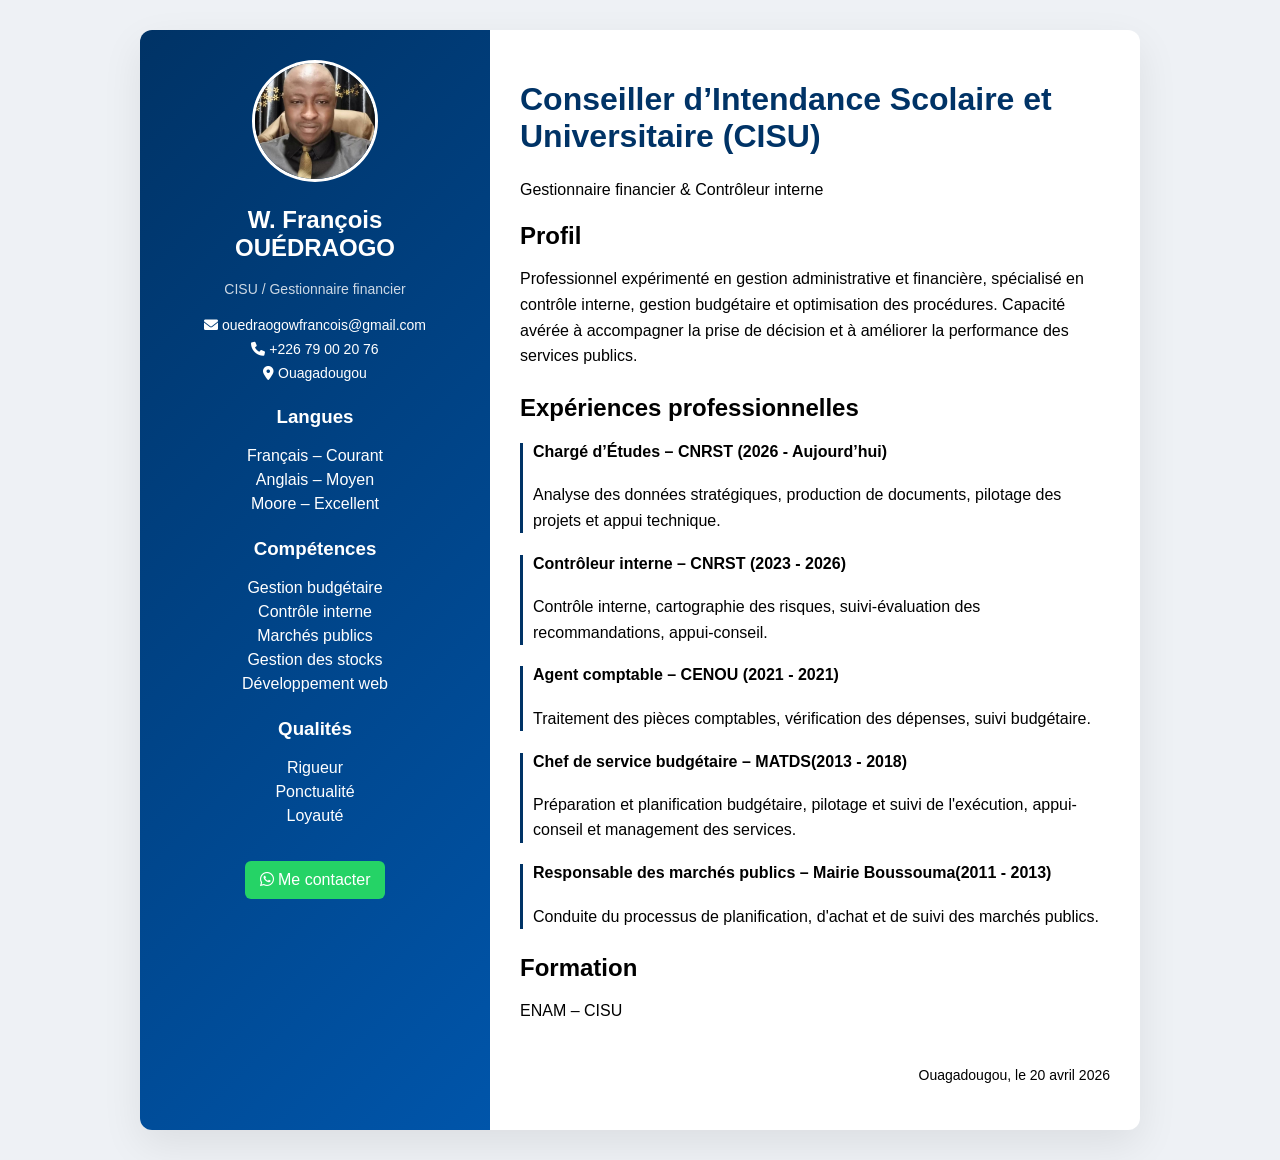
==== cv_ouédraogo.html @ 067e1b9e "Add files via upload" ====
<!DOCTYPE html>
<html lang="fr">
<head>
  <meta charset="UTF-8">
  <meta name="viewport" content="width=device-width, initial-scale=1.0"/>
  <title>CV François Ouédraogo</title>
  <link rel="stylesheet" href="style.css">

  <!-- Icônes -->
  <link rel="stylesheet" href="https://cdnjs.cloudflare.com/ajax/libs/font-awesome/6.0.0/css/all.min.css">
</head>

<body>
   
<div class="container">

  <!-- GAUCHE -->
  <div class="left">
    <div class="photo">
      <img src="moi.jpg" alt="Photo">
    </div>

    <h2>W. François OUÉDRAOGO</h2>
    <p class="job">CISU / Gestionnaire financier</p>

    <div class="info">
      <p><i class="fas fa-envelope"></i> ouedraogowfrancois@gmail.com</p>
      <p><i class="fas fa-phone"></i> +226 79 00 20 76</p>
      <p><i class="fas fa-map-marker-alt"></i> Ouagadougou</p>
    </div>

    <h3>Langues</h3>
    <ul>
      <li>Français – Courant</li>
      <li>Anglais – Moyen</li>
      <li>Moore – Excellent</li>
    </ul>

    <h3>Compétences</h3>
    <ul>
      <li>Gestion budgétaire</li>
      <li>Contrôle interne</li>
      <li>Marchés publics</li>
      <li>Gestion des stocks</li>
      <li>Développement web</li>
    </ul>

    <h3>Qualités</h3>
    <ul>
      <li>Rigueur</li>
      <li>Ponctualité</li>
      <li>Loyauté</li>
    </ul>

    <a class="btn" href="https://wa.me/22679002076" target="_blank">
      <i class="fab fa-whatsapp"></i> Me contacter
    </a>
  </div>

  <!-- DROITE -->
  <div class="right">

    <h1>Conseiller d’Intendance Scolaire et Universitaire (CISU)</h1>
<p class="subtitle">Gestionnaire financier & Contrôleur interne</p>

    <div class="section">
      <h2>Profil</h2>
      <p>
        Professionnel expérimenté en gestion administrative et financière, 
        spécialisé en contrôle interne, gestion budgétaire et optimisation des procédures. 
        Capacité avérée à accompagner la prise de décision et à améliorer la performance des services publics.
        </p>
    </div>

    <div class="section">
      <h2>Expériences professionnelles</h2>

      <div class="job-block">
        <h4>Chargé d’Études – CNRST (2026 - Aujourd’hui)</h4>
        <p>Analyse des données stratégiques, production de documents, pilotage des projets  et appui technique.</p>
      </div>

      <div class="job-block">
        <h4>Contrôleur interne – CNRST (2023 - 2026)</h4>
        <p>Contrôle interne, cartographie des risques, suivi-évaluation des recommandations, appui-conseil.</p> 
      </div>

      <div class="job-block">
        <h4>Agent comptable – CENOU (2021 - 2021)</h4>
        <p>Traitement des pièces comptables, vérification des dépenses, suivi budgétaire.</p>
      </div>

      <div class="job-block">
        <h4>Chef de service budgétaire – MATDS(2013 - 2018)</h4>
        <p>Préparation et planification budgétaire, pilotage et suivi de l'exécution, appui-conseil et management des services.</p>
      </div>

      <div class="job-block">
        <h4>Responsable des marchés publics – Mairie Boussouma(2011 - 2013)</h4>
        <p>Conduite du processus de planification, d'achat et de suivi des marchés publics.</p>
      </div>

    </div>

    <div class="section">
      <h2>Formation</h2>
      <p>ENAM – CISU </p>
    </div>

    <p class="date">Ouagadougou, le 20 avril 2026</p>

  </div>

</div>

</body>
</html>
---- style.css ----
body {
    font-family: 'Segoe UI', sans-serif;
    margin: 0;
    background: #f4f6f9;
  }
  
  .container {
    max-width: 1000px;
    margin: 30px auto;
    display: grid;
    grid-template-columns: 35% 65%;
    box-shadow: 0 10px 30px rgba(0,0,0,0.1);
    border-radius: 12px;
    overflow: hidden;
  }
  
  /* GAUCHE */
  .left {
    background: linear-gradient(135deg, #003366, #0055aa);
    color: white;
    padding: 30px;
    text-align: center;
  }
  
  .photo img {
    width: 120px;
    border-radius: 50%;
    border: 3px solid white;
  }
  
  .job {
    font-size: 14px;
    margin-bottom: 20px;
    opacity: 0.8;
  }
  
  .info p {
    font-size: 14px;
    margin: 8px 0;
  }
  
  h3 {
    margin-top: 25px;
  }
  
  ul {
    list-style: none;
    padding: 0;
  }
  
  ul li {
    margin: 6px 0;
  }
  
  /* bouton */
  .btn {
    display: inline-block;
    margin-top: 20px;
    padding: 10px 15px;
    background: #25D366;
    color: white;
    border-radius: 6px;
    text-decoration: none;
  }
  
  /* DROITE */
  .right {
    padding: 30px;
  }
  
  .right h1 {
    color: #003366;
  }
  
  .section {
    margin-bottom: 25px;
  }
  
  .job-block {
    margin-bottom: 15px;
    padding-left: 10px;
    border-left: 3px solid #003366;
  }
  
  .date {
    text-align: right;
    margin-top: 40px;
    font-size: 14px;
  }
  
  /* MOBILE */
  @media (max-width: 768px) {
    .container {
      grid-template-columns: 1fr;
    }
  }
  body {
    background: #eef1f5;
  }
  .container {
    background: white;
    border-radius: 12px;
    box-shadow: 0 15px 40px rgba(0,0,0,0.08);
  }
  .right p {
    line-height: 1.6;
  }
  
  .right h2 {
    margin-bottom: 10px;
  }
  .job-block {
    margin-bottom: 20px;
  }
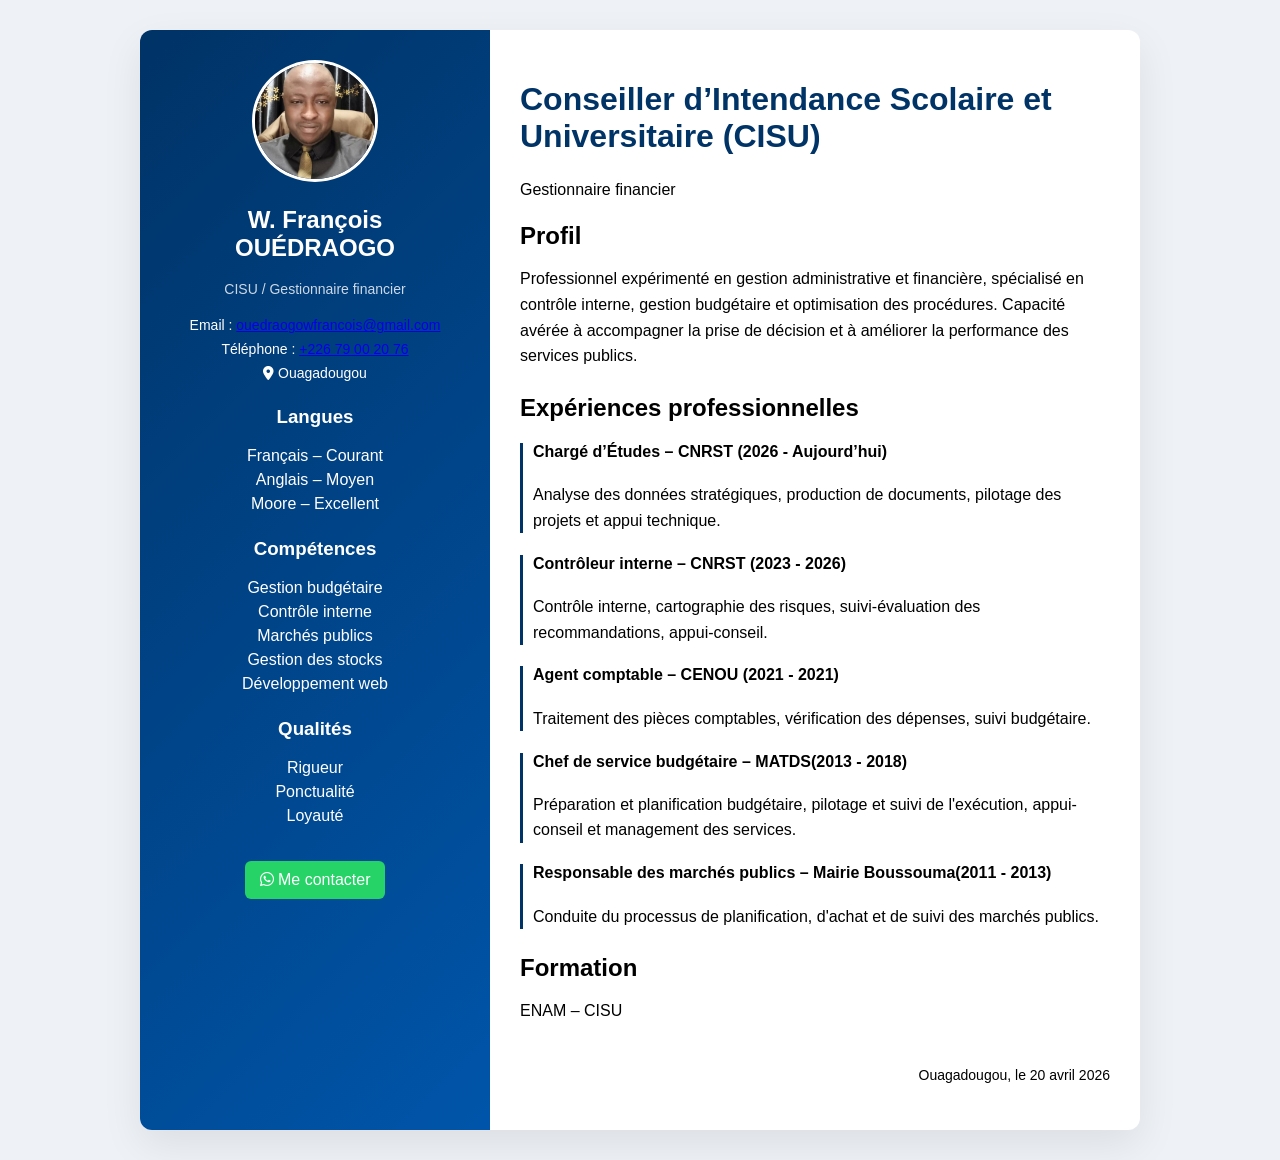
==== commit 450e5e1c: "Add files via upload" ====
--- a/cv_ouédraogo.html
+++ b/cv_ouédraogo.html
@@ -24,8 +24,8 @@
     <p class="job">CISU / Gestionnaire financier</p>
 
     <div class="info">
-      <p><i class="fas fa-envelope"></i> ouedraogowfrancois@gmail.com</p>
-      <p><i class="fas fa-phone"></i> +226 79 00 20 76</p>
+      <p>Email : <a href="mailto:ouedraogowfrancois@gmail.com">ouedraogowfrancois@gmail.com</a></p>
+      <p>Téléphone : <a href="tel:+22679002076">+226 79 00 20 76</a></p>
       <p><i class="fas fa-map-marker-alt"></i> Ouagadougou</p>
     </div>
 
@@ -61,7 +61,7 @@
   <div class="right">
 
     <h1>Conseiller d’Intendance Scolaire et Universitaire (CISU)</h1>
-<p class="subtitle">Gestionnaire financier & Contrôleur interne</p>
+<p class="subtitle">Gestionnaire financier</p>
 
     <div class="section">
       <h2>Profil</h2>
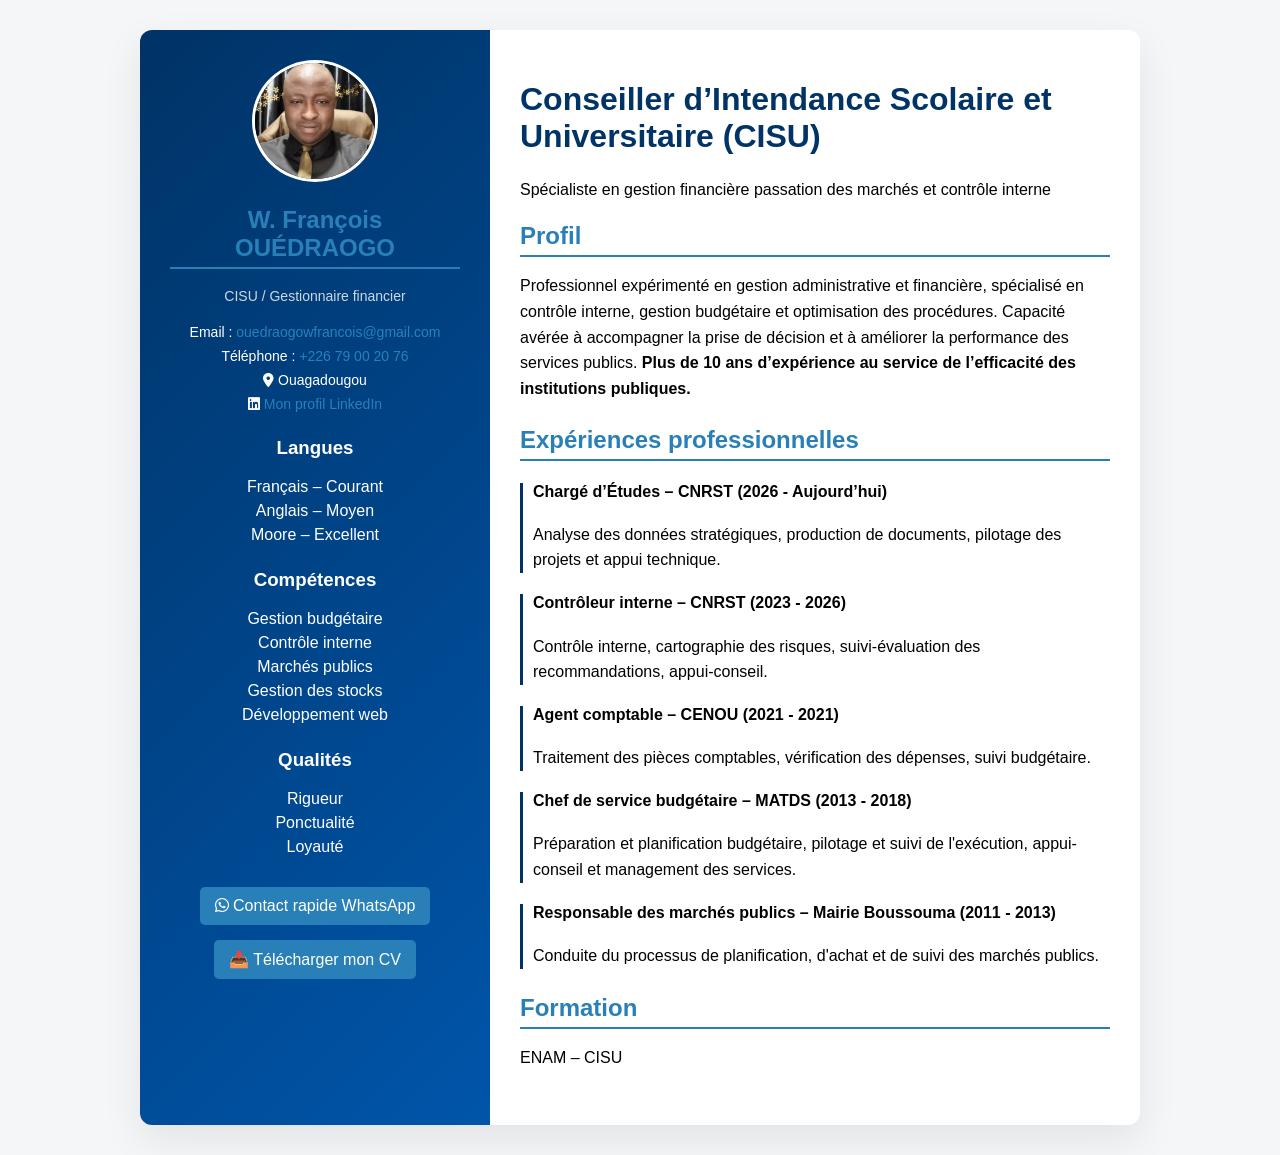
==== commit abf6c4cc: "Add files via upload" ====
--- a/cv_ouédraogo.html
+++ b/cv_ouédraogo.html
@@ -27,6 +27,10 @@
       <p>Email : <a href="mailto:ouedraogowfrancois@gmail.com">ouedraogowfrancois@gmail.com</a></p>
       <p>Téléphone : <a href="tel:+22679002076">+226 79 00 20 76</a></p>
       <p><i class="fas fa-map-marker-alt"></i> Ouagadougou</p>
+      <p>
+        <i class="fab fa-linkedin"></i> 
+        <a href="https://linkedin.com/in/tonprofil" target="_blank">Mon profil LinkedIn</a>
+      </p>
     </div>
 
     <h3>Langues</h3>
@@ -53,7 +57,10 @@
     </ul>
 
     <a class="btn" href="https://wa.me/22679002076" target="_blank">
-      <i class="fab fa-whatsapp"></i> Me contacter
+      <i class="fab fa-whatsapp"></i> Contact rapide WhatsApp
+    </a>
+    <a class="btn" href="cv_francois.pdf" download>
+      📥 Télécharger mon CV
     </a>
   </div>
 
@@ -61,7 +68,7 @@
   <div class="right">
 
     <h1>Conseiller d’Intendance Scolaire et Universitaire (CISU)</h1>
-<p class="subtitle">Gestionnaire financier</p>
+<p class="subtitle">Spécialiste en gestion financière passation des marchés et contrôle interne</p>
 
     <div class="section">
       <h2>Profil</h2>
@@ -69,6 +76,7 @@
         Professionnel expérimenté en gestion administrative et financière, 
         spécialisé en contrôle interne, gestion budgétaire et optimisation des procédures. 
         Capacité avérée à accompagner la prise de décision et à améliorer la performance des services publics.
+        <strong>Plus de 10 ans d’expérience au service de l’efficacité des institutions publiques.</strong>
         </p>
     </div>
 
@@ -91,12 +99,12 @@
       </div>
 
       <div class="job-block">
-        <h4>Chef de service budgétaire – MATDS(2013 - 2018)</h4>
+        <h4>Chef de service budgétaire – MATDS (2013 - 2018)</h4>
         <p>Préparation et planification budgétaire, pilotage et suivi de l'exécution, appui-conseil et management des services.</p>
       </div>
 
       <div class="job-block">
-        <h4>Responsable des marchés publics – Mairie Boussouma(2011 - 2013)</h4>
+        <h4>Responsable des marchés publics – Mairie Boussouma (2011 - 2013)</h4>
         <p>Conduite du processus de planification, d'achat et de suivi des marchés publics.</p>
       </div>
 
@@ -107,7 +115,7 @@
       <p>ENAM – CISU </p>
     </div>
 
-    <p class="date">Ouagadougou, le 20 avril 2026</p>
+  
 
   </div>
 
--- a/style.css
+++ b/style.css
@@ -111,4 +111,51 @@
   }
   .job-block {
     margin-bottom: 20px;
-  }+  }
+  body {
+    font-family: Arial, sans-serif;
+    background-color: #f4f6f8;
+    margin: 0;
+    padding: 0;
+}
+
+.cv-container {
+    max-width: 800px;
+    margin: 40px auto;
+    background: white;
+    padding: 30px;
+    border-radius: 10px;
+    box-shadow: 0 0 15px rgba(0,0,0,0.1);
+}
+
+h1 {
+    color: #2c3e50;
+}
+
+h2 {
+    color: #2980b9;
+    border-bottom: 2px solid #2980b9;
+    padding-bottom: 5px;
+}
+
+a {
+    color: #2980b9;
+    text-decoration: none;
+}
+
+a:hover {
+    text-decoration: underline;
+}
+.btn {
+  display: inline-block;
+  margin-top: 15px;
+  padding: 10px 15px;
+  background-color: #2980b9;
+  color: white;
+  border-radius: 5px;
+  text-decoration: none;
+}
+
+.btn:hover {
+  background-color: #1f6391;
+}
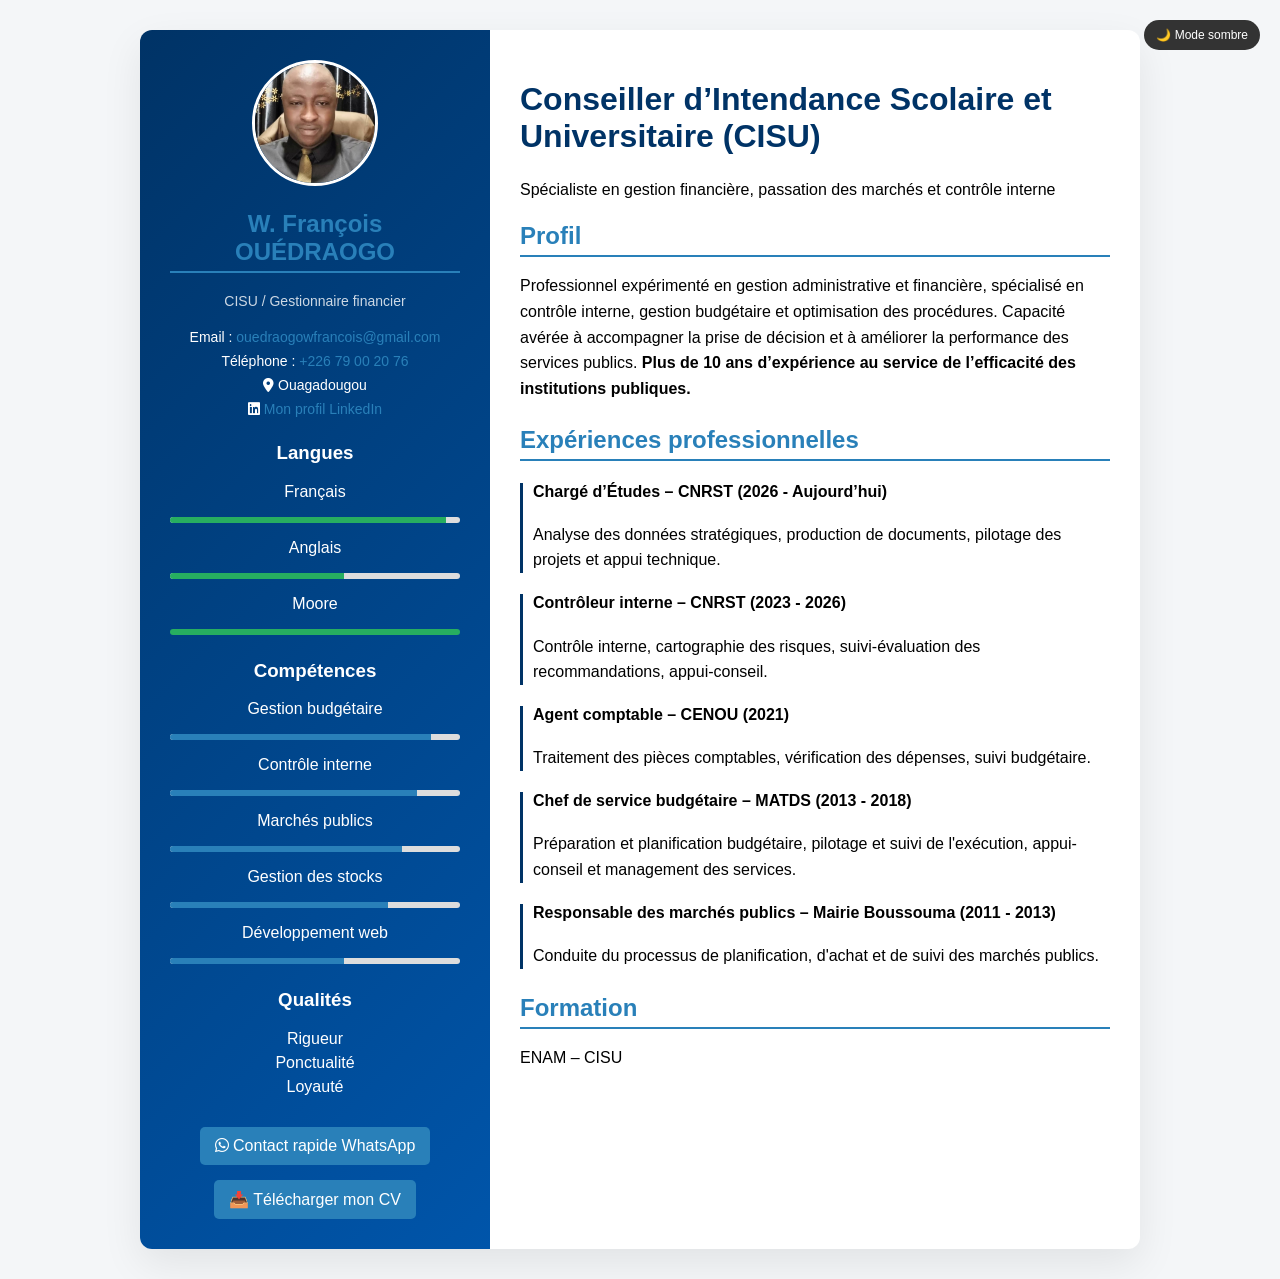
==== commit f5e4ec5e: "Add files via upload" ====
--- a/cv_ouédraogo.html
+++ b/cv_ouédraogo.html
@@ -10,116 +10,150 @@
   <link rel="stylesheet" href="https://cdnjs.cloudflare.com/ajax/libs/font-awesome/6.0.0/css/all.min.css">
 </head>
 
-<body>
-   
-<div class="container">
+<script>
+  const toggle = document.getElementById("darkModeToggle");
+  
+  toggle.addEventListener("click", () => {
+      document.body.classList.toggle("dark");
+  
+      if (document.body.classList.contains("dark")) {
+          toggle.textContent = "☀️ Mode clair";
+      } else {
+          toggle.textContent = "🌙 Mode sombre";
+      }
+  });
+  </script>
+  <body>
 
-  <!-- GAUCHE -->
-  <div class="left">
-    <div class="photo">
-      <img src="moi.jpg" alt="Photo">
-    </div>
+  <div class="container">
+  
+    <!-- GAUCHE -->
+    <div class="left">
+      <div class="photo">
+        <img src="moi.jpg" alt="Photo">
+      </div>
+  
+      <h2>W. François OUÉDRAOGO</h2>
+      <p class="job">CISU / Gestionnaire financier</p>
+  
+      <div class="info">
+        <p>Email : <a href="mailto:ouedraogowfrancois@gmail.com">ouedraogowfrancois@gmail.com</a></p>
+        <p>Téléphone : <a href="tel:+22679002076">+226 79 00 20 76</a></p>
+        <p><i class="fas fa-map-marker-alt"></i> Ouagadougou</p>
+        <p><i class="fab fa-linkedin"></i> <a href="https://linkedin.com/in/tonprofil" target="_blank">Mon profil LinkedIn</a></p>
+      </div>
+  
+      <h3>Langues</h3>
 
-    <h2>W. François OUÉDRAOGO</h2>
-    <p class="job">CISU / Gestionnaire financier</p>
-
-    <div class="info">
-      <p>Email : <a href="mailto:ouedraogowfrancois@gmail.com">ouedraogowfrancois@gmail.com</a></p>
-      <p>Téléphone : <a href="tel:+22679002076">+226 79 00 20 76</a></p>
-      <p><i class="fas fa-map-marker-alt"></i> Ouagadougou</p>
-      <p>
-        <i class="fab fa-linkedin"></i> 
-        <a href="https://linkedin.com/in/tonprofil" target="_blank">Mon profil LinkedIn</a>
-      </p>
-    </div>
-
-    <h3>Langues</h3>
-    <ul>
-      <li>Français – Courant</li>
-      <li>Anglais – Moyen</li>
-      <li>Moore – Excellent</li>
-    </ul>
-
-    <h3>Compétences</h3>
-    <ul>
-      <li>Gestion budgétaire</li>
-      <li>Contrôle interne</li>
-      <li>Marchés publics</li>
-      <li>Gestion des stocks</li>
-      <li>Développement web</li>
-    </ul>
-
-    <h3>Qualités</h3>
-    <ul>
-      <li>Rigueur</li>
-      <li>Ponctualité</li>
-      <li>Loyauté</li>
-    </ul>
-
-    <a class="btn" href="https://wa.me/22679002076" target="_blank">
-      <i class="fab fa-whatsapp"></i> Contact rapide WhatsApp
-    </a>
-    <a class="btn" href="cv_francois.pdf" download>
-      📥 Télécharger mon CV
-    </a>
-  </div>
-
-  <!-- DROITE -->
-  <div class="right">
-
-    <h1>Conseiller d’Intendance Scolaire et Universitaire (CISU)</h1>
-<p class="subtitle">Spécialiste en gestion financière passation des marchés et contrôle interne</p>
-
-    <div class="section">
-      <h2>Profil</h2>
-      <p>
-        Professionnel expérimenté en gestion administrative et financière, 
-        spécialisé en contrôle interne, gestion budgétaire et optimisation des procédures. 
-        Capacité avérée à accompagner la prise de décision et à améliorer la performance des services publics.
-        <strong>Plus de 10 ans d’expérience au service de l’efficacité des institutions publiques.</strong>
-        </p>
-    </div>
-
-    <div class="section">
-      <h2>Expériences professionnelles</h2>
-
-      <div class="job-block">
-        <h4>Chargé d’Études – CNRST (2026 - Aujourd’hui)</h4>
-        <p>Analyse des données stratégiques, production de documents, pilotage des projets  et appui technique.</p>
-      </div>
-
-      <div class="job-block">
-        <h4>Contrôleur interne – CNRST (2023 - 2026)</h4>
-        <p>Contrôle interne, cartographie des risques, suivi-évaluation des recommandations, appui-conseil.</p> 
-      </div>
-
-      <div class="job-block">
-        <h4>Agent comptable – CENOU (2021 - 2021)</h4>
-        <p>Traitement des pièces comptables, vérification des dépenses, suivi budgétaire.</p>
-      </div>
-
-      <div class="job-block">
-        <h4>Chef de service budgétaire – MATDS (2013 - 2018)</h4>
-        <p>Préparation et planification budgétaire, pilotage et suivi de l'exécution, appui-conseil et management des services.</p>
-      </div>
-
-      <div class="job-block">
-        <h4>Responsable des marchés publics – Mairie Boussouma (2011 - 2013)</h4>
-        <p>Conduite du processus de planification, d'achat et de suivi des marchés publics.</p>
-      </div>
-
-    </div>
-
-    <div class="section">
-      <h2>Formation</h2>
-      <p>ENAM – CISU </p>
-    </div>
-
-  
-
-  </div>
-
+<div class="skill">
+  <p>Français</p>
+  <div class="bar"><div class="level lang1"></div></div>
 </div>
 
-</body>
-</html>+<div class="skill">
+  <p>Anglais</p>
+  <div class="bar"><div class="level lang2"></div></div>
+</div>
+
+<div class="skill">
+  <p>Moore</p>
+  <div class="bar"><div class="level lang3"></div></div>
+</div>
+  
+      <h3>Compétences</h3>
+
+      <div class="skill">
+        <p>Gestion budgétaire</p>
+        <div class="bar"><div class="level level1"></div></div>
+      </div>
+      
+      <div class="skill">
+        <p>Contrôle interne</p>
+        <div class="bar"><div class="level level2"></div></div>
+      </div>
+      
+      <div class="skill">
+        <p>Marchés publics</p>
+        <div class="bar"><div class="level level3"></div></div>
+      </div>
+      
+      <div class="skill">
+        <p>Gestion des stocks</p>
+        <div class="bar"><div class="level level4"></div></div>
+      </div>
+      
+      <div class="skill">
+        <p>Développement web</p>
+        <div class="bar"><div class="level level5"></div></div>
+      </div>
+  
+      <h3>Qualités</h3>
+      <ul>
+        <li>Rigueur</li>
+        <li>Ponctualité</li>
+        <li>Loyauté</li>
+      </ul>
+  
+      <a class="btn" href="https://wa.me/22679002076" target="_blank">
+        <i class="fab fa-whatsapp"></i> Contact rapide WhatsApp
+      </a>
+  
+      <a class="btn" href="cv_francois.pdf" download>
+        📥 Télécharger mon CV
+      </a>
+    </div>
+  
+    <!-- DROITE -->
+    <div class="right"><button id="darkModeToggle">🌙 Mode sombre</button>
+      <h1>Conseiller d’Intendance Scolaire et Universitaire (CISU)</h1>
+      <p class="subtitle">Spécialiste en gestion financière, passation des marchés et contrôle interne</p>
+  
+      <div class="section fade-in">
+        <h2>Profil</h2>
+        <p>
+          Professionnel expérimenté en gestion administrative et financière,
+          spécialisé en contrôle interne, gestion budgétaire et optimisation des procédures.
+          Capacité avérée à accompagner la prise de décision et à améliorer la performance des services publics.
+          <strong>Plus de 10 ans d’expérience au service de l’efficacité des institutions publiques.</strong>
+        </p>
+      </div>
+  
+      <div class="section fade-in">
+        <h2>Expériences professionnelles</h2>
+  
+        <div class="job-block">
+          <h4>Chargé d’Études – CNRST (2026 - Aujourd’hui)</h4>
+          <p>Analyse des données stratégiques, production de documents, pilotage des projets et appui technique.</p>
+        </div>
+  
+        <div class="job-block">
+          <h4>Contrôleur interne – CNRST (2023 - 2026)</h4>
+          <p>Contrôle interne, cartographie des risques, suivi-évaluation des recommandations, appui-conseil.</p>
+        </div>
+  
+        <div class="job-block">
+          <h4>Agent comptable – CENOU (2021)</h4>
+          <p>Traitement des pièces comptables, vérification des dépenses, suivi budgétaire.</p>
+        </div>
+  
+        <div class="job-block">
+          <h4>Chef de service budgétaire – MATDS (2013 - 2018)</h4>
+          <p>Préparation et planification budgétaire, pilotage et suivi de l'exécution, appui-conseil et management des services.</p>
+        </div>
+  
+        <div class="job-block">
+          <h4>Responsable des marchés publics – Mairie Boussouma (2011 - 2013)</h4>
+          <p>Conduite du processus de planification, d'achat et de suivi des marchés publics.</p>
+        </div>
+      </div>
+  
+      <div class="section fade-in">
+        <h2>Formation</h2>
+        <p>ENAM – CISU</p>
+      </div>
+    </div>
+  
+  </div>
+  
+  </body>
+  </html>
--- a/style.css
+++ b/style.css
@@ -158,4 +158,95 @@
 
 .btn:hover {
   background-color: #1f6391;
+}
+.photo img {
+  width: 120px;
+  height: 120px;
+  border-radius: 50%;
+  object-fit: cover;
+  transition: transform 0.4s ease, box-shadow 0.4s ease;
+}
+
+.photo img:hover {
+  transform: scale(1.08);
+  box-shadow: 0 8px 20px rgba(0,0,0,0.3);
+}
+.skill {
+  margin-bottom: 10px;
+}
+
+.bar {
+  width: 100%;
+  height: 6px;
+  background: #ddd;
+  border-radius: 10px;
+  overflow: hidden;
+}
+
+.level {
+  height: 100%;
+  width: 0;
+  background: #2980b9;
+  animation: grow 2s forwards;
+}
+
+/* Niveaux */
+.level1 { width: 90%; }
+.level2 { width: 85%; }
+.level3 { width: 80%; }
+.level4 { width: 75%; }
+.level5 { width: 60%; }
+
+@keyframes grow {
+  from { width: 0; }
+}
+/* Bouton */
+#darkModeToggle {
+  position: absolute;
+  top: 20px;
+  right: 20px;
+  padding: 8px 12px;
+  border: none;
+  border-radius: 20px;
+  background: #333;
+  color: #fff;
+  cursor: pointer;
+  font-size: 12px;
+}
+
+/* Mode sombre */
+body.dark {
+  background: #121212;
+  color: #f1f1f1;
+}
+
+body.dark .left {
+  background: #1e1e1e;
+}
+
+body.dark .right {
+  background: #181818;
+}
+
+body.dark .bar {
+  background: #333;
+}
+
+body.dark .level {
+  background: #4da6ff;
+}
+
+body.dark a {
+  color: #4da6ff;
+}
+/* Langues (couleur différente pour distinguer) */
+.lang1 { width: 95%; }
+.lang2 { width: 60%; }
+.lang3 { width: 100%; }
+
+/* Couleur spécifique langues */
+.skill .level.lang1,
+.skill .level.lang2,
+.skill .level.lang3 {
+    background: #27ae60;
 }
